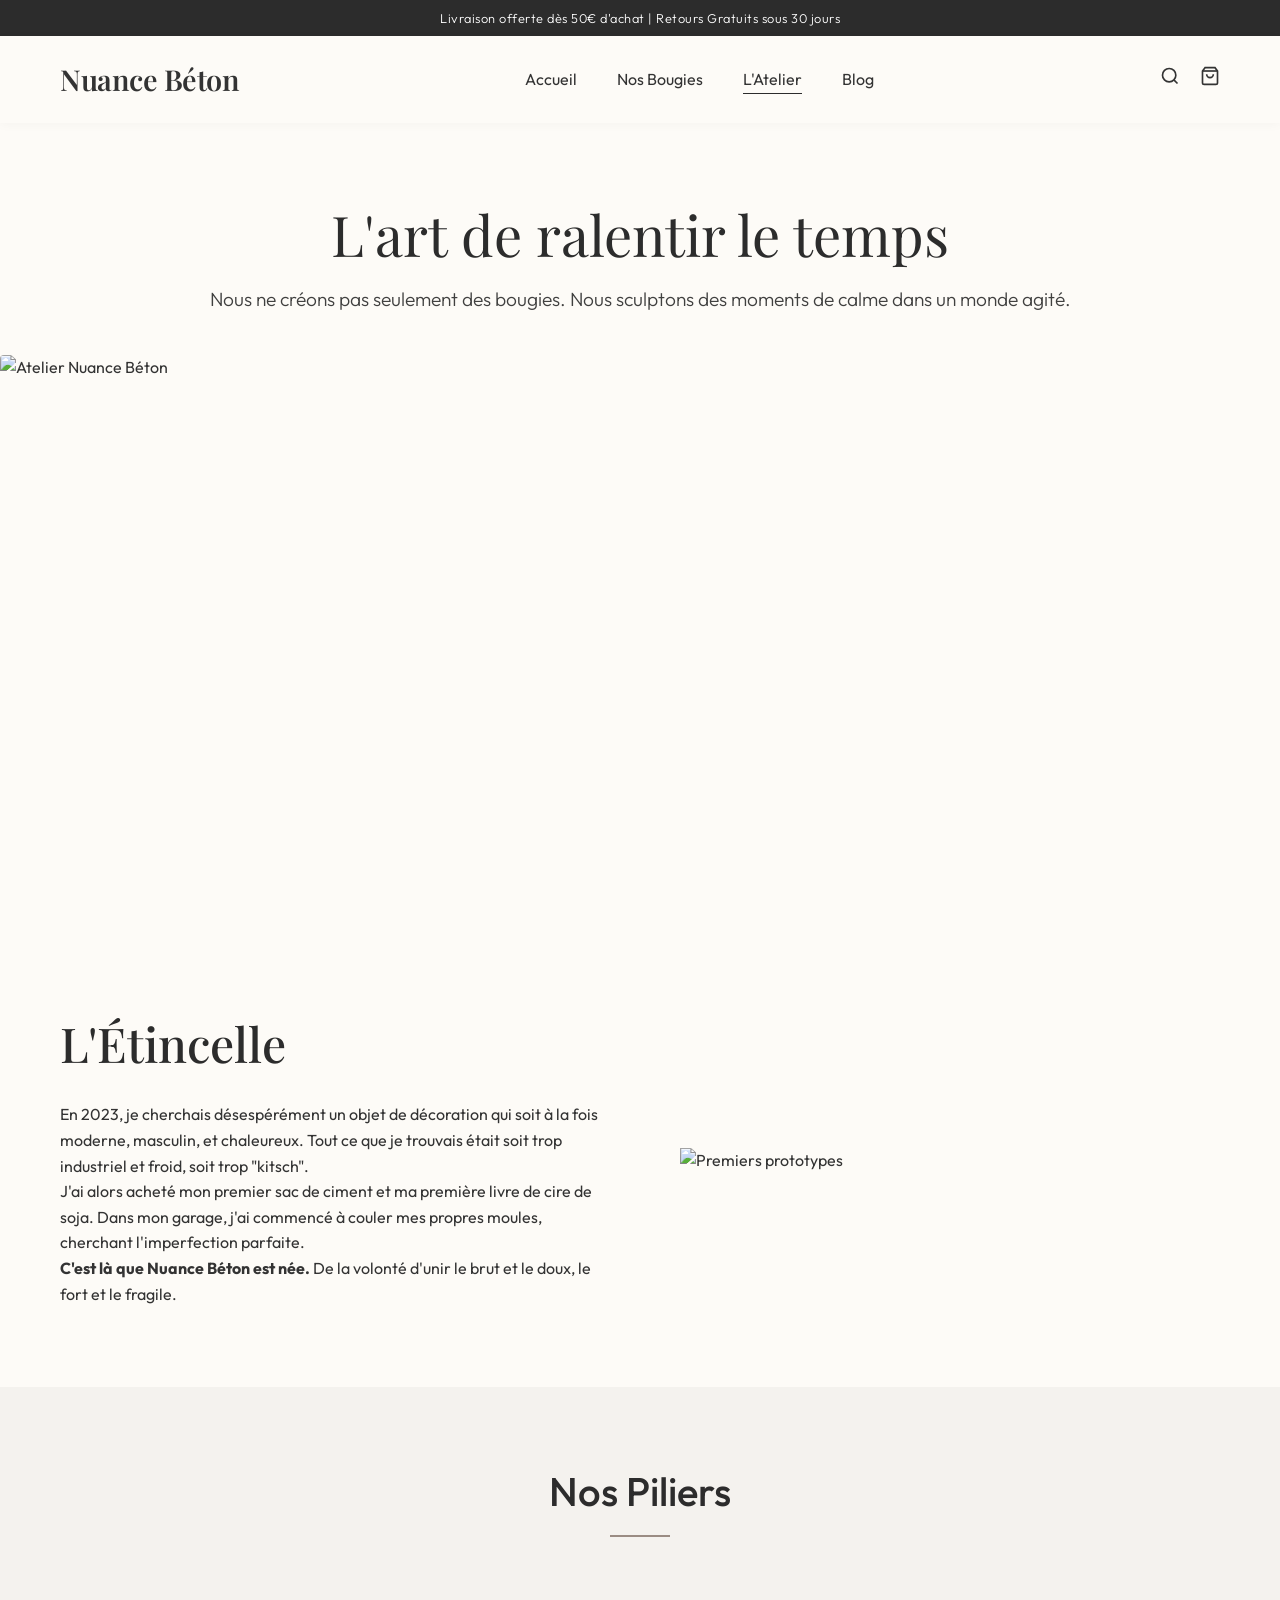
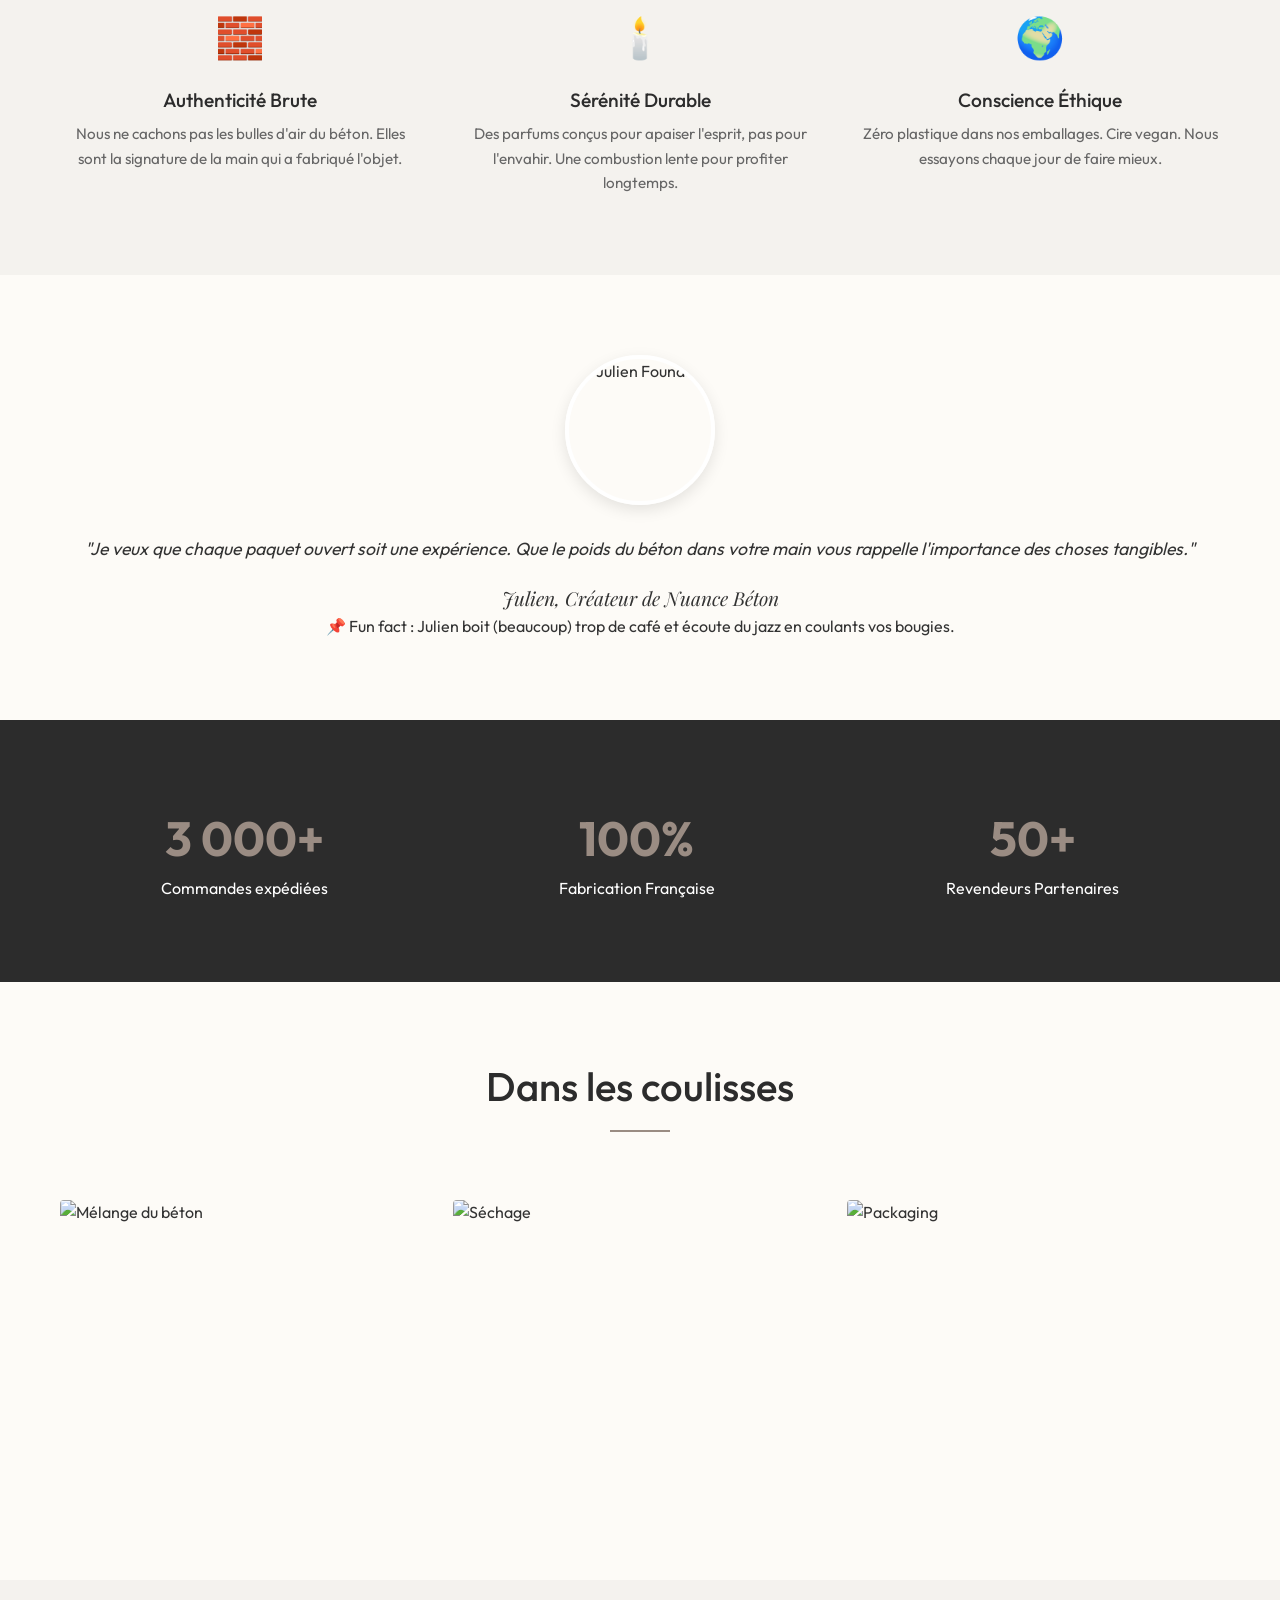
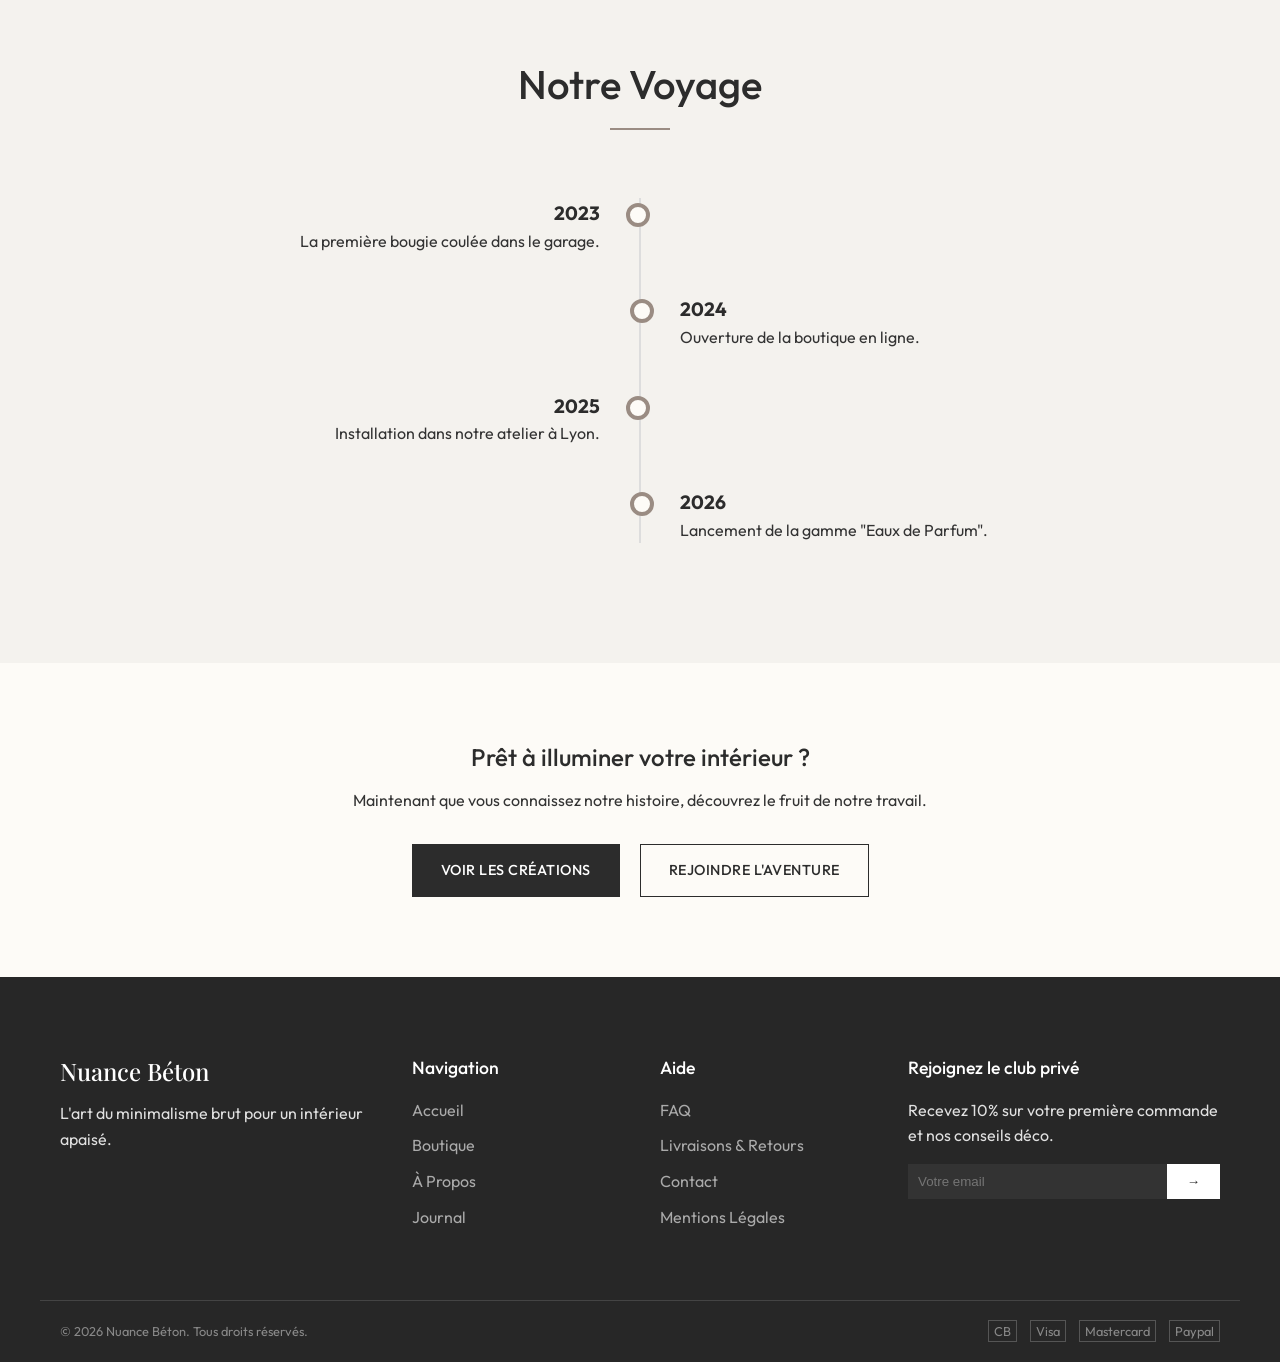
==== about.html @ 1e127380 "Initial commit: Nuance Béton site launch" ====
<!DOCTYPE html>
<html lang="fr">

<head>
    <meta charset="UTF-8">
    <meta name="viewport" content="width=device-width, initial-scale=1.0">
    <title>À Propos de Nuance Béton | Notre Histoire & Nos Valeurs</title>
    <meta name="description"
        content="Découvrez l'histoire de Nuance Béton, une marque artisanale née de l'amour pour le design brut et la sérénité.">
    <link rel="preconnect" href="https://fonts.googleapis.com">
    <link rel="preconnect" href="https://fonts.gstatic.com" crossorigin>
    <link
        href="https://fonts.googleapis.com/css2?family=Outfit:wght@300;400;500;600&family=Playfair+Display:ital,wght@0,400;0,600;1,400&display=swap"
        rel="stylesheet">
    <link rel="stylesheet" href="css/style.css">
    <script src="js/script.js" defer></script>
</head>

<body>

    <!-- Announcement Bar -->
    <div class="announcement-bar">
        Livraison offerte dès 50€ d'achat | Retours Gratuits sous 30 jours
    </div>

    <!-- Navigation -->
    <nav class="navbar">
        <div class="container navbar-content">
            <div class="logo">
                <a href="index.html">Nuance Béton</a>
            </div>
            <ul class="nav-links">
                <li><a href="index.html">Accueil</a></li>
                <li><a href="product.html">Nos Bougies</a></li>
                <li><a href="about.html" class="active">L'Atelier</a></li>
                <li><a href="blog.html">Blog</a></li>
            </ul>
            <div class="nav-icons">
                <a href="#"><svg width="20" height="20" viewBox="0 0 24 24" fill="none" stroke="currentColor"
                        stroke-width="2">
                        <circle cx="11" cy="11" r="8"></circle>
                        <line x1="21" y1="21" x2="16.65" y2="16.65"></line>
                    </svg></a>
                <a href="#"><svg width="20" height="20" viewBox="0 0 24 24" fill="none" stroke="currentColor"
                        stroke-width="2">
                        <path d="M6 2L3 6v14a2 2 0 0 0 2 2h14a2 2 0 0 0 2-2V6l-3-4z"></path>
                        <line x1="3" y1="6" x2="21" y2="6"></line>
                        <path d="M16 10a4 4 0 0 1-8 0"></path>
                    </svg></a>
            </div>
            <div class="mobile-menu-toggle">
                <span></span>
                <span></span>
                <span></span>
            </div>
        </div>
    </nav>

    <!-- Manifesto / Hero -->
    <header class="about-hero section-padding">
        <div class="container text-center">
            <h1 class="hero-title text-dark">L'art de ralentir le temps</h1>
            <p class="hero-subtitle text-dark">Nous ne créons pas seulement des bougies. Nous sculptons des moments de
                calme dans un monde agité.</p>
        </div>
        <div class="about-hero-img-container">
            <img src="https://images.unsplash.com/photo-1596707328634-1c6ca58f553a?q=80&w=1974&auto=format&fit=crop"
                alt="Atelier Nuance Béton">
        </div>
    </header>

    <!-- Origin Story -->
    <section class="origin-story section-padding">
        <div class="container grid-story">
            <div class="story-content">
                <h2>L'Étincelle</h2>
                <p>En 2023, je cherchais désespérément un objet de décoration qui soit à la fois moderne, masculin, et
                    chaleureux. Tout ce que je trouvais était soit trop industriel et froid, soit trop "kitsch".</p>
                <p>J'ai alors acheté mon premier sac de ciment et ma première livre de cire de soja. Dans mon garage,
                    j'ai commencé à couler mes propres moules, cherchant l'imperfection parfaite.</p>
                <p><strong>C'est là que Nuance Béton est née.</strong> De la volonté d'unir le brut et le doux, le fort
                    et le fragile.</p>
            </div>
            <div class="story-image">
                <img src="https://images.unsplash.com/photo-1620980481236-2399678a3c89?q=80&w=1974&auto=format&fit=crop"
                    alt="Premiers prototypes">
            </div>
        </div>
    </section>

    <!-- Values -->
    <section class="values-section section-padding bg-light">
        <div class="container text-center">
            <h2 class="section-title">Nos Piliers</h2>
            <div class="grid-usp">
                <div class="usp-item">
                    <div class="usp-icon">🧱</div>
                    <h3>Authenticité Brute</h3>
                    <p>Nous ne cachons pas les bulles d'air du béton. Elles sont la signature de la main qui a fabriqué
                        l'objet.</p>
                </div>
                <div class="usp-item">
                    <div class="usp-icon">🕯️</div>
                    <h3>Sérénité Durable</h3>
                    <p>Des parfums conçus pour apaiser l'esprit, pas pour l'envahir. Une combustion lente pour profiter
                        longtemps.</p>
                </div>
                <div class="usp-item">
                    <div class="usp-icon">🌍</div>
                    <h3>Conscience Éthique</h3>
                    <p>Zéro plastique dans nos emballages. Cire vegan. Nous essayons chaque jour de faire mieux.</p>
                </div>
            </div>
        </div>
    </section>

    <!-- Founder -->
    <section class="founder-section section-padding">
        <div class="container founder-content text-center">
            <img src="https://images.unsplash.com/photo-1459755486867-b55449bb92ea?q=80&w=2069&auto=format&fit=crop"
                alt="Julien Founder" class="founder-img">
            <blockquote>"Je veux que chaque paquet ouvert soit une expérience. Que le poids du béton dans votre main
                vous rappelle l'importance des choses tangibles."</blockquote>
            <p class="signature">Julien, Créateur de Nuance Béton</p>
            <p class="fun-fact">📌 Fun fact : Julien boit (beaucoup) trop de café et écoute du jazz en coulants vos
                bougies.</p>
        </div>
    </section>

    <!-- Authority & Data -->
    <section class="authority-section section-padding bg-dark text-white">
        <div class="container">
            <div class="grid-stats">
                <div class="stat-item">
                    <span class="stat-number">3 000+</span>
                    <span class="stat-label">Commandes expédiées</span>
                </div>
                <div class="stat-item">
                    <span class="stat-number">100%</span>
                    <span class="stat-label">Fabrication Française</span>
                </div>
                <div class="stat-item">
                    <span class="stat-number">50+</span>
                    <span class="stat-label">Revendeurs Partenaires</span>
                </div>
            </div>
        </div>
    </section>

    <!-- Behind the Scenes -->
    <section class="bts-section section-padding">
        <div class="container">
            <h2 class="section-title">Dans les coulisses</h2>
            <div class="grid-bts">
                <img src="https://images.unsplash.com/photo-1621274403997-37aace184f49?q=80&w=2079&auto=format&fit=crop"
                    alt="Mélange du béton">
                <img src="https://images.unsplash.com/photo-1602874801007-bd458bb1b8b6?q=80&w=2070&auto=format&fit=crop"
                    alt="Séchage">
                <img src="https://images.unsplash.com/photo-1545622966-26b9e894dee5?q=80&w=1974&auto=format&fit=crop"
                    alt="Packaging">
            </div>
        </div>
    </section>

    <!-- Timeline -->
    <section class="timeline-section section-padding bg-light">
        <div class="container">
            <h2 class="section-title">Notre Voyage</h2>
            <div class="timeline">
                <div class="timeline-item">
                    <div class="year">2023</div>
                    <div class="event">La première bougie coulée dans le garage.</div>
                </div>
                <div class="timeline-item">
                    <div class="year">2024</div>
                    <div class="event">Ouverture de la boutique en ligne.</div>
                </div>
                <div class="timeline-item">
                    <div class="year">2025</div>
                    <div class="event">Installation dans notre atelier à Lyon.</div>
                </div>
                <div class="timeline-item future">
                    <div class="year">2026</div>
                    <div class="event">Lancement de la gamme "Eaux de Parfum".</div>
                </div>
            </div>
        </div>
    </section>

    <!-- CTA -->
    <section class="about-cta section-padding text-center">
        <div class="container">
            <h2>Prêt à illuminer votre intérieur ?</h2>
            <p>Maintenant que vous connaissez notre histoire, découvrez le fruit de notre travail.</p>
            <div class="cta-buttons">
                <a href="product.html" class="btn btn-primary">Voir les créations</a>
                <a href="index.html#newsletter" class="btn btn-secondary">Rejoindre l'aventure</a>
            </div>
        </div>
    </section>

    <!-- Footer -->
    <footer class="footer">
        <!-- Content same as index -->
        <div class="container grid-footer">
            <div class="footer-col">
                <h3>Nuance Béton</h3>
                <p>L'art du minimalisme brut pour un intérieur apaisé.</p>
            </div>
            <div class="footer-col">
                <h4>Navigation</h4>
                <ul>
                    <li><a href="index.html">Accueil</a></li>
                    <li><a href="product.html">Boutique</a></li>
                    <li><a href="about.html">À Propos</a></li>
                    <li><a href="blog.html">Journal</a></li>
                </ul>
            </div>
            <div class="footer-col">
                <h4>Aide</h4>
                <ul>
                    <li><a href="#">FAQ</a></li>
                    <li><a href="#">Livraisons & Retours</a></li>
                    <li><a href="#">Contact</a></li>
                    <li><a href="#">Mentions Légales</a></li>
                </ul>
            </div>
            <div class="footer-col newsletter">
                <h4>Rejoignez le club privé</h4>
                <p>Recevez 10% sur votre première commande et nos conseils déco.</p>
                <form class="newsletter-form">
                    <input type="email" placeholder="Votre email">
                    <button type="submit" class="btn-submit">→</button>
                </form>
            </div>
        </div>
        <div class="footer-bottom container">
            <p>&copy; 2026 Nuance Béton. Tous droits réservés.</p>
            <div class="payment-methods">
                <span>CB</span>
                <span>Visa</span>
                <span>Mastercard</span>
                <span>Paypal</span>
            </div>
        </div>
    </footer>

</body>

</html>
---- css/style.css ----
:root {
    /* Colors */
    --bg-color: #FDFBF7;
    --text-color: #333333;
    --text-light: #666666;
    --primary-color: #2C2C2C;
    /* Almost black for strong contrast */
    --accent-color: #9A8C83;
    /* Muted Taupe/Clay */
    --concrete-light: #E0E0E0;
    --concrete-medium: #BDBDBD;
    --success-green: #6B8E6B;
    --white: #FFFFFF;

    /* Spacing */
    --container-width: 1200px;
    --section-padding: 80px;
    --border-radius: 4px;
    /* Slightly rounded, but mostly sharp for "Brut" feel */

    /* Fonts */
    --font-heading: 'Playfair Display', serif;
    /* Optional usage for very specific elegance */
    --font-body: 'Outfit', sans-serif;
}

/* Reset & Base */
* {
    margin: 0;
    padding: 0;
    box-sizing: border-box;
}

body {
    font-family: var(--font-body);
    background-color: var(--bg-color);
    color: var(--text-color);
    line-height: 1.6;
    overflow-x: hidden;
}

img {
    max-width: 100%;
    display: block;
    object-fit: cover;
}

a {
    text-decoration: none;
    color: inherit;
    transition: 0.3s ease;
}

ul {
    list-style: none;
}

.container {
    max-width: var(--container-width);
    margin: 0 auto;
    padding: 0 20px;
}

.section-padding {
    padding: var(--section-padding) 0;
}

.bg-light {
    background-color: #F4F2EE;
    /* Slightly darker than main bg for contrast */
}

/* Typography */
h1,
h2,
h3,
h4 {
    font-weight: 500;
    line-height: 1.2;
    margin-bottom: 1rem;
    color: var(--primary-color);
}

.section-title {
    font-size: 2.5rem;
    text-align: center;
    margin-bottom: 3rem;
    position: relative;
    padding-bottom: 20px;
}

.section-title::after {
    content: '';
    display: block;
    width: 60px;
    height: 2px;
    background-color: var(--accent-color);
    margin: 20px auto 0;
}

/* Buttons */
.btn {
    display: inline-block;
    padding: 14px 28px;
    font-weight: 500;
    letter-spacing: 0.5px;
    text-transform: uppercase;
    font-size: 0.9rem;
    cursor: pointer;
    transition: all 0.3s ease;
    border: none;
}

.btn-primary {
    background-color: var(--primary-color);
    color: var(--white);
    border: 1px solid var(--primary-color);
}

.btn-primary:hover {
    background-color: transparent;
    color: var(--primary-color);
}

.btn-secondary {
    background-color: transparent;
    color: var(--primary-color);
    border: 1px solid var(--primary-color);
}

.btn-secondary:hover {
    background-color: var(--primary-color);
    color: var(--white);
}

/* Announcement Bar */
.announcement-bar {
    background-color: var(--primary-color);
    color: var(--white);
    text-align: center;
    font-size: 0.8rem;
    padding: 8px 0;
    font-weight: 300;
    letter-spacing: 0.5px;
}

/* Navbar */
.navbar {
    padding: 20px 0;
    background-color: var(--bg-color);
    position: sticky;
    top: 0;
    z-index: 1000;
    box-shadow: 0 2px 10px rgba(0, 0, 0, 0.03);
}

.navbar-content {
    display: flex;
    justify-content: space-between;
    align-items: center;
}

.logo a {
    font-family: var(--font-heading);
    font-size: 1.8rem;
    font-weight: 600;
    letter-spacing: -0.5px;
}

.nav-links {
    display: flex;
    gap: 40px;
}

.nav-links a {
    font-size: 1rem;
    font-weight: 400;
    position: relative;
}

.nav-links a::after {
    content: '';
    position: absolute;
    width: 0;
    height: 1px;
    bottom: -5px;
    left: 0;
    background-color: var(--primary-color);
    transition: width 0.3s;
}

.nav-links a:hover::after,
.nav-links a.active::after {
    width: 100%;
}

.nav-icons {
    display: flex;
    gap: 20px;
}

.mobile-menu-toggle {
    display: none;
    flex-direction: column;
    gap: 6px;
    cursor: pointer;
}

.mobile-menu-toggle span {
    width: 25px;
    height: 2px;
    background-color: var(--primary-color);
}

/* Hero Section */
.hero-section {
    position: relative;
    height: 90vh;
    /* Nearly full screen */
    display: flex;
    align-items: center;
    overflow: hidden;
}

.hero-background {
    position: absolute;
    top: 0;
    left: 0;
    width: 100%;
    height: 100%;
    z-index: -1;
}

.hero-img {
    width: 100%;
    height: 100%;
    object-position: center;
}

.overlay {
    position: absolute;
    top: 0;
    left: 0;
    width: 100%;
    height: 100%;
    background: rgba(0, 0, 0, 0.3);
    /* Slight dark overlay for text readability */
}

.hero-content {
    color: var(--white);
    text-align: center;
    max-width: 800px;
    padding-top: 60px;
    animation: fadeInUp 1s ease-out;
}

.hero-title {
    font-family: var(--font-heading);
    font-size: 4rem;
    font-weight: 400;
    margin-bottom: 20px;
    line-height: 1.1;
    color: var(--white);
}

.hero-subtitle {
    font-size: 1.2rem;
    margin-bottom: 40px;
    font-weight: 300;
    opacity: 0.9;
}

/* Sticky Header State */
.navbar.scrolled {
    background: rgba(255, 255, 255, 0.95);
    backdrop-filter: blur(10px);
    padding: 15px 0;
    box-shadow: 0 4px 20px rgba(0, 0, 0, 0.05);
}

/* Mobile Menu Styles */
@media (max-width: 768px) {
    .nav-links {
        display: flex;
        flex-direction: column;
        position: fixed;
        top: 0;
        right: -100%;
        /* Hidden by default */
        width: 80%;
        height: 100vh;
        background-color: var(--bg-color);
        padding: 80px 40px;
        transition: right 0.4s ease;
        z-index: 999;
        box-shadow: -5px 0 20px rgba(0, 0, 0, 0.1);
    }

    .nav-links.active {
        right: 0;
    }

    .mobile-menu-toggle {
        z-index: 1000;
    }

    .mobile-menu-toggle.open span:nth-child(1) {
        transform: rotate(45deg) translate(5px, 6px);
    }

    .mobile-menu-toggle.open span:nth-child(2) {
        opacity: 0;
    }

    .mobile-menu-toggle.open span:nth-child(3) {
        transform: rotate(-45deg) translate(5px, -6px);
    }
}

/* Trust Bar */
.trust-bar {
    background-color: var(--white);
    padding: 25px 0;
    border-bottom: 1px solid #eee;
}

.trust-content {
    display: flex;
    justify-content: space-around;
    flex-wrap: wrap;
    gap: 20px;
}

.trust-item {
    font-weight: 500;
    color: var(--text-color);
    letter-spacing: 0.5px;
    font-size: 0.9rem;
}

/* Categories */
.grid-categories {
    display: grid;
    grid-template-columns: repeat(auto-fit, minmax(300px, 1fr));
    gap: 30px;
}

.category-card {
    position: relative;
    overflow: hidden;
    height: 400px;
    display: block;
    /* group hover context */
    position: relative;
}

.category-card img {
    width: 100%;
    height: 100%;
    transition: transform 0.6s ease;
}

.category-card:hover img {
    transform: scale(1.05);
    /* Gentle zoom */
}

.category-info {
    position: absolute;
    bottom: 30px;
    left: 30px;
    background: rgba(255, 255, 255, 0.9);
    padding: 15px 30px;
    backdrop-filter: blur(5px);
}

.category-info h3 {
    margin: 0;
    font-size: 1.2rem;
    text-transform: uppercase;
    letter-spacing: 1px;
}

/* Best Sellers */
.grid-products {
    display: grid;
    grid-template-columns: repeat(auto-fill, minmax(250px, 1fr));
    gap: 40px;
}

.product-card {
    transition: transform 0.3s;
}

.product-card:hover {
    transform: translateY(-5px);
}

.product-img-wrapper {
    position: relative;
    margin-bottom: 20px;
    overflow: hidden;
    aspect-ratio: 1/1.2;
    background-color: #f0f0f0;
}

.product-img-wrapper img {
    width: 100%;
    height: 100%;
    object-position: center;
}

.badge {
    position: absolute;
    top: 10px;
    left: 10px;
    background-color: var(--primary-color);
    color: var(--white);
    padding: 5px 10px;
    font-size: 0.7rem;
    text-transform: uppercase;
    letter-spacing: 1px;
    z-index: 2;
}

.quick-view-btn {
    position: absolute;
    bottom: -50px;
    /* Hidden default */
    left: 50%;
    transform: translateX(-50%);
    width: 80%;
    padding: 12px;
    background: var(--white);
    color: var(--primary-color);
    border: none;
    font-weight: 500;
    cursor: pointer;
    transition: bottom 0.3s ease;
    box-shadow: 0 4px 10px rgba(0, 0, 0, 0.1);
}

.product-img-wrapper:hover .quick-view-btn {
    bottom: 20px;
}

.product-info {
    text-align: center;
}

.product-info h3 {
    font-size: 1.1rem;
    margin-bottom: 5px;
}

.product-info .price {
    color: var(--text-light);
    font-weight: 300;
}

/* USP Section */
.grid-usp {
    display: grid;
    grid-template-columns: repeat(auto-fit, minmax(250px, 1fr));
    gap: 40px;
    text-align: center;
}

.usp-icon {
    font-size: 2.5rem;
    margin-bottom: 20px;
}

.usp-item h3 {
    font-size: 1.2rem;
    margin-bottom: 10px;
}

.usp-item p {
    color: var(--text-light);
    font-size: 0.95rem;
}

/* Social Proof */
.grid-testimonials {
    display: grid;
    grid-template-columns: repeat(auto-fit, minmax(300px, 1fr));
    gap: 40px;
    align-items: start;
}

.testimonial-card {
    background: var(--white);
    padding: 40px;
    box-shadow: 0 5px 20px rgba(0, 0, 0, 0.03);
    text-align: center;
}

.client-avatar {
    width: 80px;
    height: 80px;
    border-radius: 50%;
    margin: 0 auto 20px;
}

blockquote {
    font-style: italic;
    font-size: 1.1rem;
    margin-bottom: 20px;
    color: var(--text-color);
}

cite {
    font-weight: 600;
    color: var(--accent-color);
}

.instagram-feed-placeholder {
    grid-column: 1 / -1;
    /* Span full width on larger screens inside grid if wanted, or just sit nicely */
    text-align: center;
    margin-top: 40px;
}

.insta-grid {
    display: flex;
    gap: 10px;
    margin-top: 20px;
    justify-content: center;
}

.insta-item {
    width: 200px;
    height: 200px;
    background-color: #ddd;
    /* Placeholder color */
    background-image: url('https://images.unsplash.com/photo-1545622966-26b9e894dee5?q=80&w=1974&auto=format&fit=crop');
    /* Placeholder image */
    background-size: cover;
}

/* Storytelling */
.grid-story {
    display: grid;
    grid-template-columns: 1fr 1fr;
    gap: 80px;
    align-items: center;
}

.story-content h2 {
    font-family: var(--font-heading);
    font-size: 3rem;
    margin-bottom: 30px;
}

.story-text {
    margin-bottom: 30px;
    color: var(--text-light);
}

.story-text p {
    margin-bottom: 15px;
}

/* Footer */
.footer {
    background-color: #272727;
    /* Dark footer */
    color: #e0e0e0;
    padding: 80px 0 20px;
}

.grid-footer {
    display: grid;
    grid-template-columns: 1.5fr 1fr 1fr 1.5fr;
    gap: 40px;
    margin-bottom: 60px;
}

.footer-col h3 {
    color: var(--white);
    font-family: var(--font-heading);
    font-size: 1.5rem;
}

.footer-col h4 {
    color: var(--white);
    margin-bottom: 20px;
    font-size: 1.1rem;
}

.footer-col ul li {
    margin-bottom: 10px;
}

.footer-col ul li a {
    color: #aaa;
}

.footer-col ul li a:hover {
    color: var(--white);
}

.newsletter-form {
    display: flex;
    margin-top: 15px;
}

.newsletter-form input {
    flex: 1;
    padding: 10px;
    border: none;
    background: #333;
    color: var(--white);
}

.newsletter-form .btn-submit {
    background: var(--white);
    color: var(--primary-color);
    border: none;
    padding: 0 20px;
    cursor: pointer;
}

.footer-bottom {
    border-top: 1px solid #444;
    padding-top: 20px;
    display: flex;
    justify-content: space-between;
    font-size: 0.8rem;
    color: #888;
}

.payment-methods span {
    margin-left: 10px;
    border: 1px solid #555;
    padding: 2px 5px;
}

/* Animations */
@keyframes fadeInUp {
    from {
        opacity: 0;
        transform: translateY(30px);
    }

    to {
        opacity: 1;
        transform: translateY(0);
    }
}

/* Mobile Responsive */
@media (max-width: 992px) {
    .hero-title {
        font-size: 3rem;
    }

    .grid-story {
        grid-template-columns: 1fr;
        gap: 40px;
    }

    .grid-footer {
        grid-template-columns: 1fr 1fr;
    }
}

@media (max-width: 768px) {
    .nav-icons {
        display: none;
    }

    .nav-links {
        display: flex;
        /* Changed from none */
        flex-direction: column;
        position: fixed;
        top: 0;
        right: -100%;
        /* Hidden by default */
        width: 80%;
        height: 100vh;
        background-color: var(--bg-color);
        padding: 80px 40px;
        transition: right 0.4s ease;
        z-index: 999;
        box-shadow: -5px 0 20px rgba(0, 0, 0, 0.1);
    }

    .nav-links.active {
        right: 0;
    }

    .mobile-menu-toggle {
        display: flex;
        z-index: 1000;
    }

    .mobile-menu-toggle.open span:nth-child(1) {
        transform: rotate(45deg) translate(5px, 6px);
    }

    .mobile-menu-toggle.open span:nth-child(2) {
        opacity: 0;
    }

    .mobile-menu-toggle.open span:nth-child(3) {
        transform: rotate(-45deg) translate(5px, -6px);
    }

    .hero-title {
        font-size: 2.5rem;
    }

    .grid-footer {
        grid-template-columns: 1fr;
        text-align: center;
    }

    .trust-content {
        flex-direction: column;
        align-items: center;
    }

    .newsletter-form {
        max-width: 400px;
        margin: 15px auto;
    }

    .product-main-grid {
        grid-template-columns: 1fr;
    }

    .sticky-mobile-cta {
        display: flex;
    }

    .grid-details,
    .grid-tech-faq,
    .blog-container {
        grid-template-columns: 1fr;
    }

    .timeline::before {
        left: 20px;
    }

    .timeline-item {
        width: 100%;
        padding-left: 50px;
        padding-right: 0;
        text-align: left;
    }

    .timeline-item:nth-child(odd) {
        text-align: left;
    }

    .timeline-item:nth-child(even) {
        left: 0;
    }

    .timeline-item:nth-child(odd)::after,
    .timeline-item:nth-child(even)::after {
        left: 12px;
        right: auto;
    }

    .cta-buttons {
        flex-direction: column;
    }
}

/* --- PRODUCT PAGE STYLES --- */

.breadcrumb {
    margin-bottom: 20px;
    font-size: 0.9rem;
    color: var(--text-light);
}

.product-main-grid {
    display: grid;
    grid-template-columns: 1.2fr 1fr;
    gap: 60px;
    margin-bottom: 60px;
}

/* Gallery */
.product-gallery {
    display: flex;
    flex-direction: column;
    gap: 20px;
}

.main-image {
    aspect-ratio: 1/1;
    background: #f0f0f0;
    overflow: hidden;
    border-radius: var(--border-radius);
}

.thumbnail-grid {
    display: grid;
    grid-template-columns: repeat(4, 1fr);
    gap: 10px;
}

.thumbnail-grid img {
    aspect-ratio: 1/1;
    cursor: pointer;
    opacity: 0.6;
    transition: opacity 0.3s;
    border-radius: var(--border-radius);
    border: 1px solid transparent;
}

.thumbnail-grid img:hover,
.thumbnail-grid img.active {
    opacity: 1;
    border-color: var(--primary-color);
}

/* Buy Box */
.product-buy-box {
    position: sticky;
    top: 100px;
    /* Below navbar */
    align-self: start;
}

.product-title {
    font-size: 2.5rem;
    margin-bottom: 10px;
}

.rating-availability {
    display: flex;
    align-items: center;
    gap: 20px;
    margin-bottom: 20px;
}

.stars {
    color: #F4B400;
    /* Gold */
}

.rating-count {
    color: var(--text-light);
    font-size: 0.8rem;
    font-weight: 300;
}

.stock-status {
    font-size: 0.8rem;
    font-weight: 500;
    color: var(--success-green);
    background: #eafbea;
    padding: 2px 8px;
    border-radius: 4px;
}

.price-container {
    font-size: 1.8rem;
    font-weight: 500;
    margin-bottom: 20px;
}

.short-desc {
    color: var(--text-light);
    margin-bottom: 30px;
}

.variant-selector {
    margin-bottom: 25px;
}

.variant-selector label {
    display: block;
    font-weight: 500;
    margin-bottom: 8px;
}

.variant-selector select {
    width: 100%;
    padding: 12px;
    border: 1px solid #ddd;
    border-radius: var(--border-radius);
    font-family: inherit;
    font-size: 1rem;
    cursor: pointer;
}

.add-to-cart-section {
    display: flex;
    gap: 15px;
    margin-bottom: 25px;
}

.quantity-selector {
    display: flex;
    border: 1px solid #ddd;
    border-radius: var(--border-radius);
}

.quantity-selector button {
    background: none;
    border: none;
    padding: 0 15px;
    cursor: pointer;
    font-size: 1.2rem;
}

.quantity-selector input {
    width: 40px;
    text-align: center;
    border: none;
    font-family: inherit;
}

.btn-add-cart {
    flex: 1;
    text-align: center;
    font-size: 1rem;
}

.micro-reassurance {
    display: flex;
    flex-wrap: wrap;
    gap: 15px;
    font-size: 0.8rem;
    color: var(--text-light);
    border-top: 1px solid #eee;
    padding-top: 20px;
}

/* Details Section */
.grid-details {
    display: grid;
    grid-template-columns: 1fr 1fr;
    gap: 60px;
    align-items: center;
}

.benefit-list {
    margin-top: 20px;
}

.benefit-list li {
    margin-bottom: 10px;
}

/* Tech Specs & FAQ */
.grid-tech-faq {
    display: grid;
    grid-template-columns: 1fr 1fr;
    gap: 60px;
}

.tech-specs table {
    width: 100%;
    border-collapse: collapse;
}

.tech-specs td {
    padding: 12px 0;
    border-bottom: 1px solid #eee;
}

.tech-specs td:first-child {
    font-weight: 500;
    width: 40%;
}

.tech-specs td:last-child {
    color: var(--text-light);
}

.product-faq details {
    margin-bottom: 15px;
    border-bottom: 1px solid #eee;
    padding-bottom: 15px;
}

.product-faq summary {
    cursor: pointer;
    font-weight: 500;
    list-style: none;
    /* Hide default triangle in some browsers */
}

.product-faq summary::-webkit-details-marker {
    display: none;
}

.product-faq summary::after {
    content: '+';
    float: right;
    font-weight: 300;
}

.product-faq details[open] summary::after {
    content: '-';
}

.product-faq p {
    margin-top: 10px;
    color: var(--text-light);
    font-size: 0.95rem;
}

/* Reviews */
.reviews-summary {
    text-align: center;
    margin-bottom: 40px;
}

.big-score {
    font-size: 3rem;
    font-weight: 600;
    color: var(--primary-color);
}

.reviews-list {
    max-width: 800px;
    margin: 0 auto;
}

.review-item {
    background: var(--white);
    padding: 25px;
    margin-bottom: 20px;
    border: 1px solid #eee;
}

.review-header {
    display: flex;
    justify-content: space-between;
    margin-bottom: 10px;
    font-size: 0.9rem;
}

.verified-badge {
    color: var(--success-green);
    font-size: 0.8rem;
}

/* Sticky Mobile CTA */
.sticky-mobile-cta {
    display: none;
    /* Desktop hidden */
    position: fixed;
    bottom: 0;
    left: 0;
    width: 100%;
    background: var(--white);
    padding: 15px 20px;
    box-shadow: 0 -4px 10px rgba(0, 0, 0, 0.1);
    justify-content: space-between;
    align-items: center;
    z-index: 998;
}

.sticky-mobile-cta .price {
    font-weight: 600;
    font-size: 1.2rem;
}

/* --- BLOG PAGE STYLES --- */

.blog-container {
    display: grid;
    grid-template-columns: 250px 1fr;
    gap: 60px;
}

/* Sidebar */
.blog-sidebar {
    display: none;
    /* Hidden on mobile by default, visible on desktop */
}

@media (min-width: 992px) {
    .blog-sidebar {
        display: block;
    }
}

.sticky-sidebar {
    position: sticky;
    top: 100px;
}

.toc {
    border-left: 2px solid #eee;
    padding-left: 20px;
    margin-bottom: 30px;
}

.toc li {
    margin-bottom: 10px;
    font-size: 0.9rem;
}

.toc li a {
    color: var(--text-light);
}

.toc li a:hover {
    color: var(--primary-color);
}

/* Content */
.blog-content {
    max-width: 800px;
    margin: 0 auto;
    /* Center if no sidebar or on mobile */
}

.blog-header {
    margin-bottom: 30px;
}

.blog-header h1 {
    font-size: 2.5rem;
    margin-bottom: 15px;
}

.blog-meta {
    display: flex;
    gap: 20px;
    font-size: 0.85rem;
    color: var(--text-light);
    align-items: center;
    flex-wrap: wrap;
}

.small-avatar {
    width: 25px;
    height: 25px;
    border-radius: 50%;
    vertical-align: middle;
    margin-right: 8px;
    display: inline-block;
}

.blog-hero-img {
    width: 100%;
    height: 400px;
    border-radius: var(--border-radius);
    margin-bottom: 40px;
}

/* Typography in Blog */
.blog-body h2 {
    margin-top: 40px;
    font-size: 1.8rem;
}

.blog-body p {
    margin-bottom: 20px;
    font-size: 1.05rem;
    line-height: 1.8;
}

.blog-body blockquote {
    border-left: 4px solid var(--accent-color);
    padding-left: 20px;
    margin: 30px 0;
    font-style: italic;
    background: #fafafa;
    padding: 20px;
}

/* In-Content Modules */
.in-content-cta,
.content-upgrade {
    background: #f8f8f8;
    padding: 30px;
    border-radius: var(--border-radius);
    margin: 40px 0;
    border: 1px solid #eee;
    text-align: center;
}

.in-content-cta h3,
.content-upgrade h3 {
    margin-bottom: 10px;
}

.in-content-cta a {
    text-decoration: underline;
    font-weight: 500;
}

/* Author Block */
.author-block {
    display: flex;
    gap: 20px;
    padding: 30px;
    background: var(--white);
    border: 1px solid #eee;
    margin-top: 60px;
    align-items: center;
}

.author-block img {
    width: 80px;
    height: 80px;
    border-radius: 50%;
}

/* Comments */
.comments-section {
    margin-top: 60px;
}

.comments-section textarea {
    width: 100%;
    padding: 15px;
    border: 1px solid #ddd;
    margin-bottom: 15px;
    min-height: 100px;
    font-family: inherit;
}

/* --- ABOUT PAGE STYLES --- */

.about-hero h1 {
    font-size: 3.5rem;
}

.about-hero-img-container {
    height: 500px;
    margin-top: 40px;
    overflow: hidden;
    border-radius: var(--border-radius);
}

.about-hero-img-container img {
    width: 100%;
    height: 100%;
}

/* Founder */
.founder-img {
    width: 150px;
    height: 150px;
    border-radius: 50%;
    margin: 0 auto 30px;
    border: 4px solid var(--white);
    box-shadow: 0 5px 15px rgba(0, 0, 0, 0.1);
}

.signature {
    font-family: 'Playfair Display', serif;
    font-style: italic;
    font-size: 1.2rem;
    margin-top: 20px;
}

.text-dark {
    color: var(--primary-color);
}

.text-center {
    text-align: center;
}

/* Authority Stats */
.bg-dark {
    background-color: var(--primary-color);
}

.text-white {
    color: var(--white);
}

.grid-stats {
    display: flex;
    justify-content: space-around;
    text-align: center;
    flex-wrap: wrap;
    gap: 30px;
}

.stat-number {
    display: block;
    font-size: 3rem;
    font-weight: 700;
    color: var(--accent-color);
}

/* BTS Grid */
.grid-bts {
    display: grid;
    grid-template-columns: repeat(auto-fit, minmax(300px, 1fr));
    gap: 20px;
}

.grid-bts img {
    height: 300px;
    width: 100%;
    border-radius: var(--border-radius);
}

/* Timeline */
.timeline {
    position: relative;
    max-width: 800px;
    margin: 0 auto;
}

.timeline::before {
    content: '';
    position: absolute;
    left: 50%;
    transform: translateX(-50%);
    width: 2px;
    height: 100%;
    background: #ddd;
}

.timeline-item {
    margin-bottom: 40px;
    position: relative;
    width: 50%;
    padding: 0 40px;
}

.timeline-item:nth-child(odd) {
    left: 0;
    text-align: right;
}

.timeline-item:nth-child(even) {
    left: 50%;
}

.timeline-item::after {
    content: '';
    position: absolute;
    width: 16px;
    height: 16px;
    background: var(--bg-color);
    border: 4px solid var(--accent-color);
    border-radius: 50%;
    top: 5px;
}

.timeline-item:nth-child(odd)::after {
    right: -10px;
}

.timeline-item:nth-child(even)::after {
    left: -10px;
}

.timeline-item .year {
    font-weight: 700;
    font-size: 1.2rem;
    color: var(--primary-color);
}

/* About CTA */
.cta-buttons {
    margin-top: 30px;
    display: flex;
    gap: 20px;
    justify-content: center;
}

/* Responsive updates for About/Blog */
@media (max-width: 768px) {
    .blog-container {
        grid-template-columns: 1fr;
    }

    .timeline::before {
        left: 20px;
    }

    .timeline-item {
        width: 100%;
        padding-left: 50px;
        padding-right: 0;
        text-align: left;
    }

    .timeline-item:nth-child(odd) {
        text-align: left;
    }

    .timeline-item:nth-child(even) {
        left: 0;
    }

    .timeline-item:nth-child(odd)::after,
    .timeline-item:nth-child(even)::after {
        left: 12px;
        right: auto;
    }

    .cta-buttons {
        flex-direction: column;
    }
}
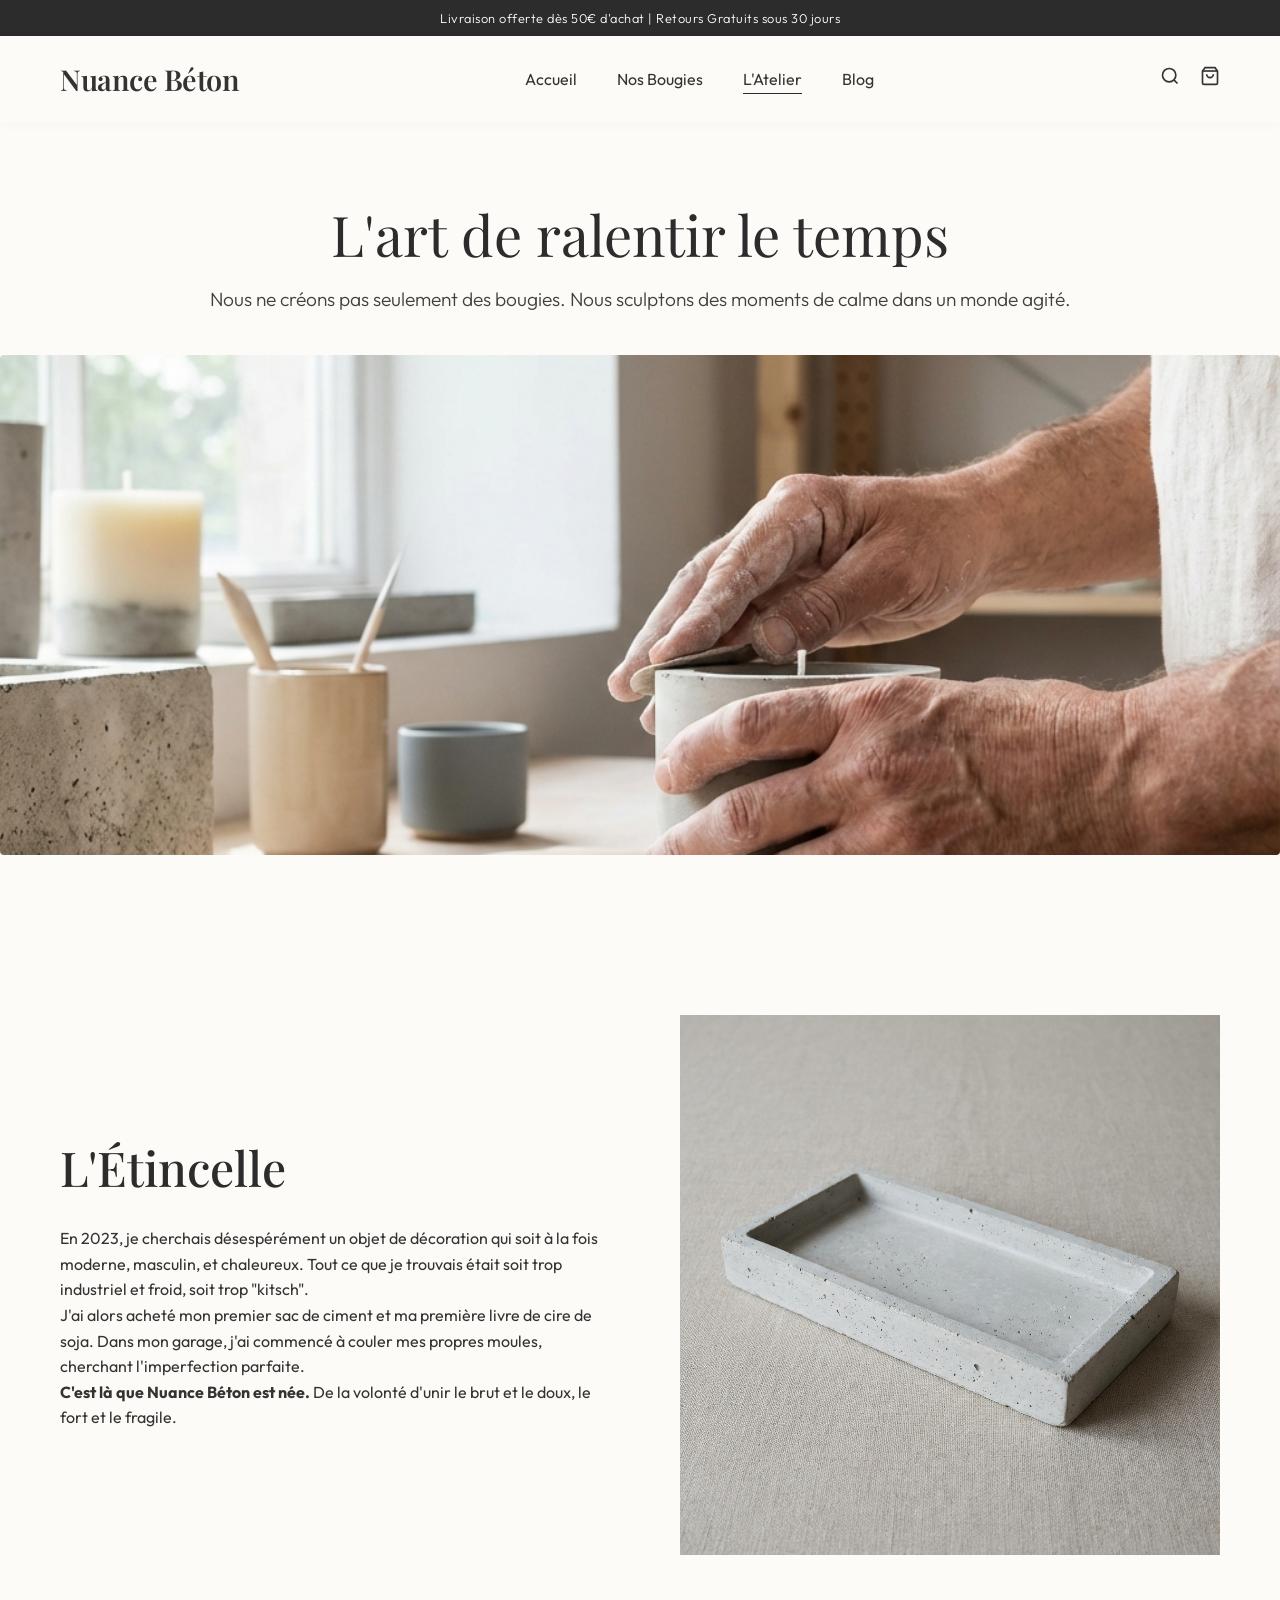
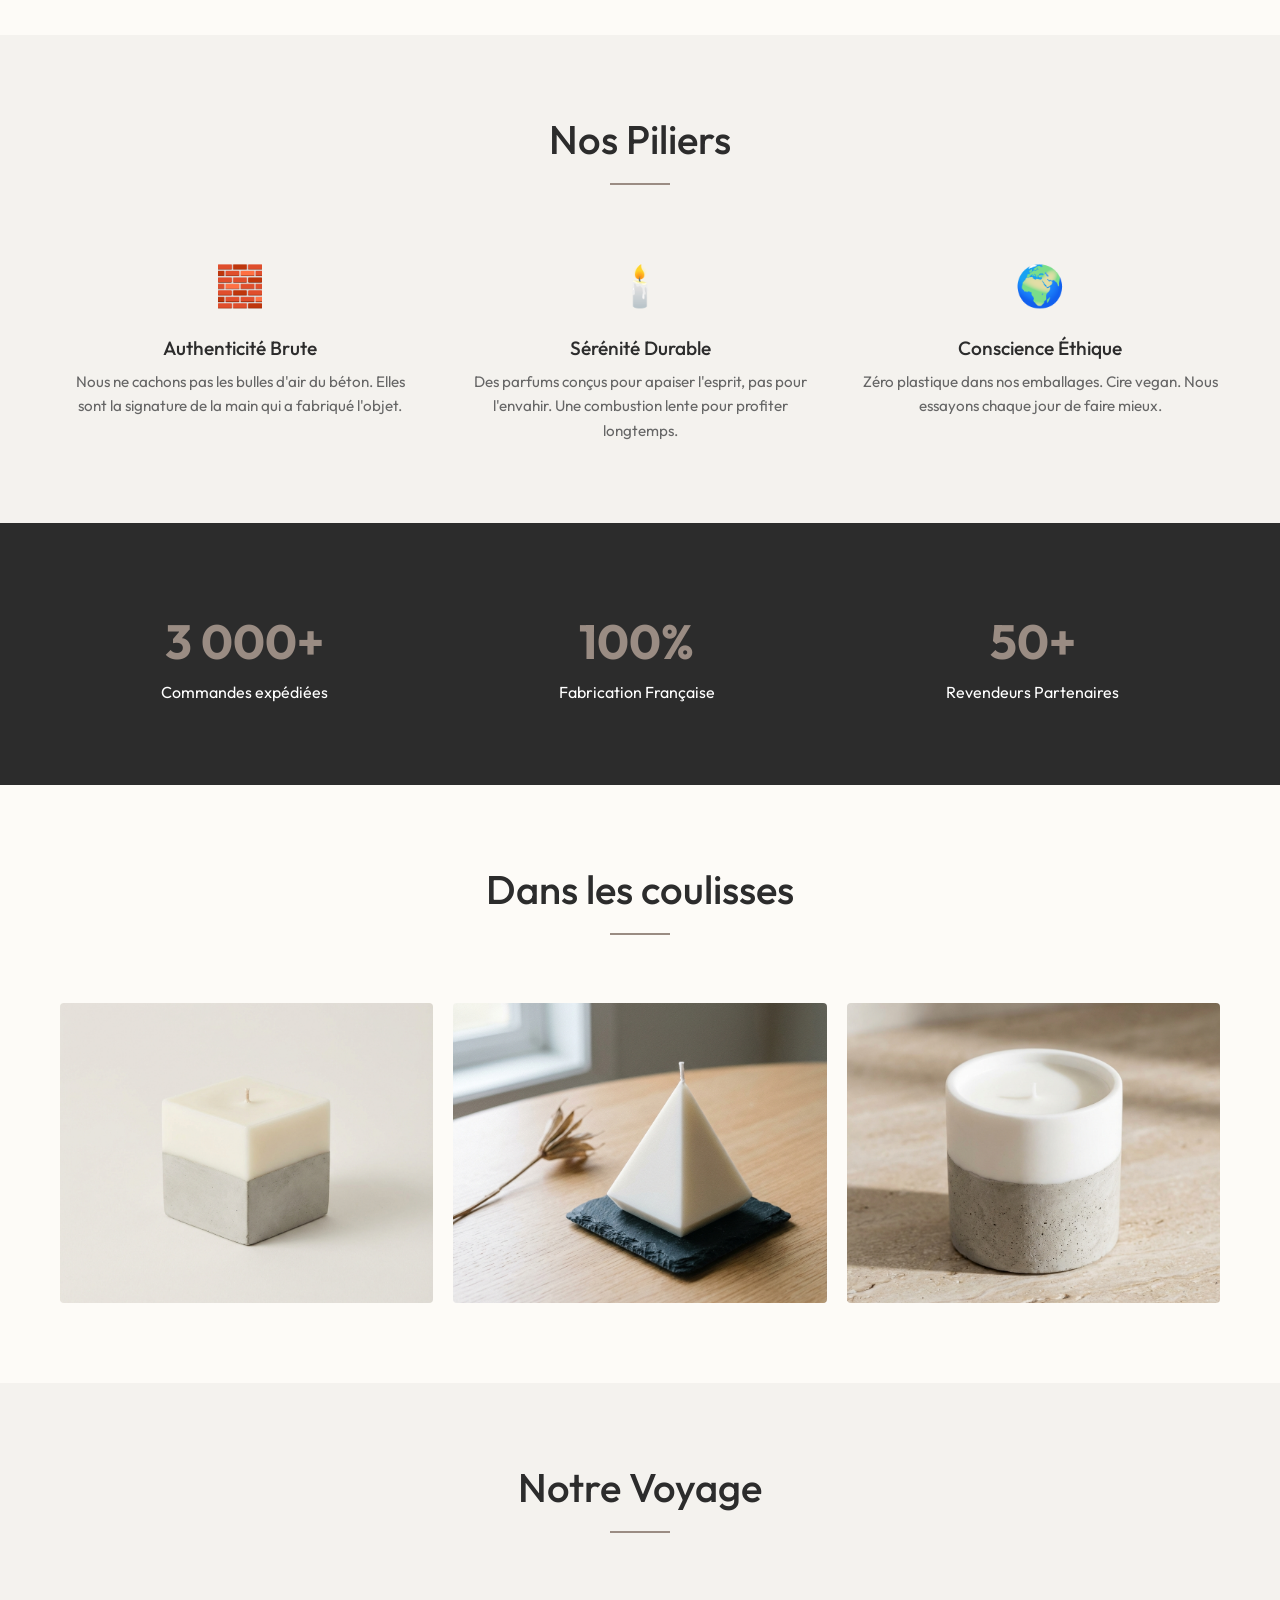
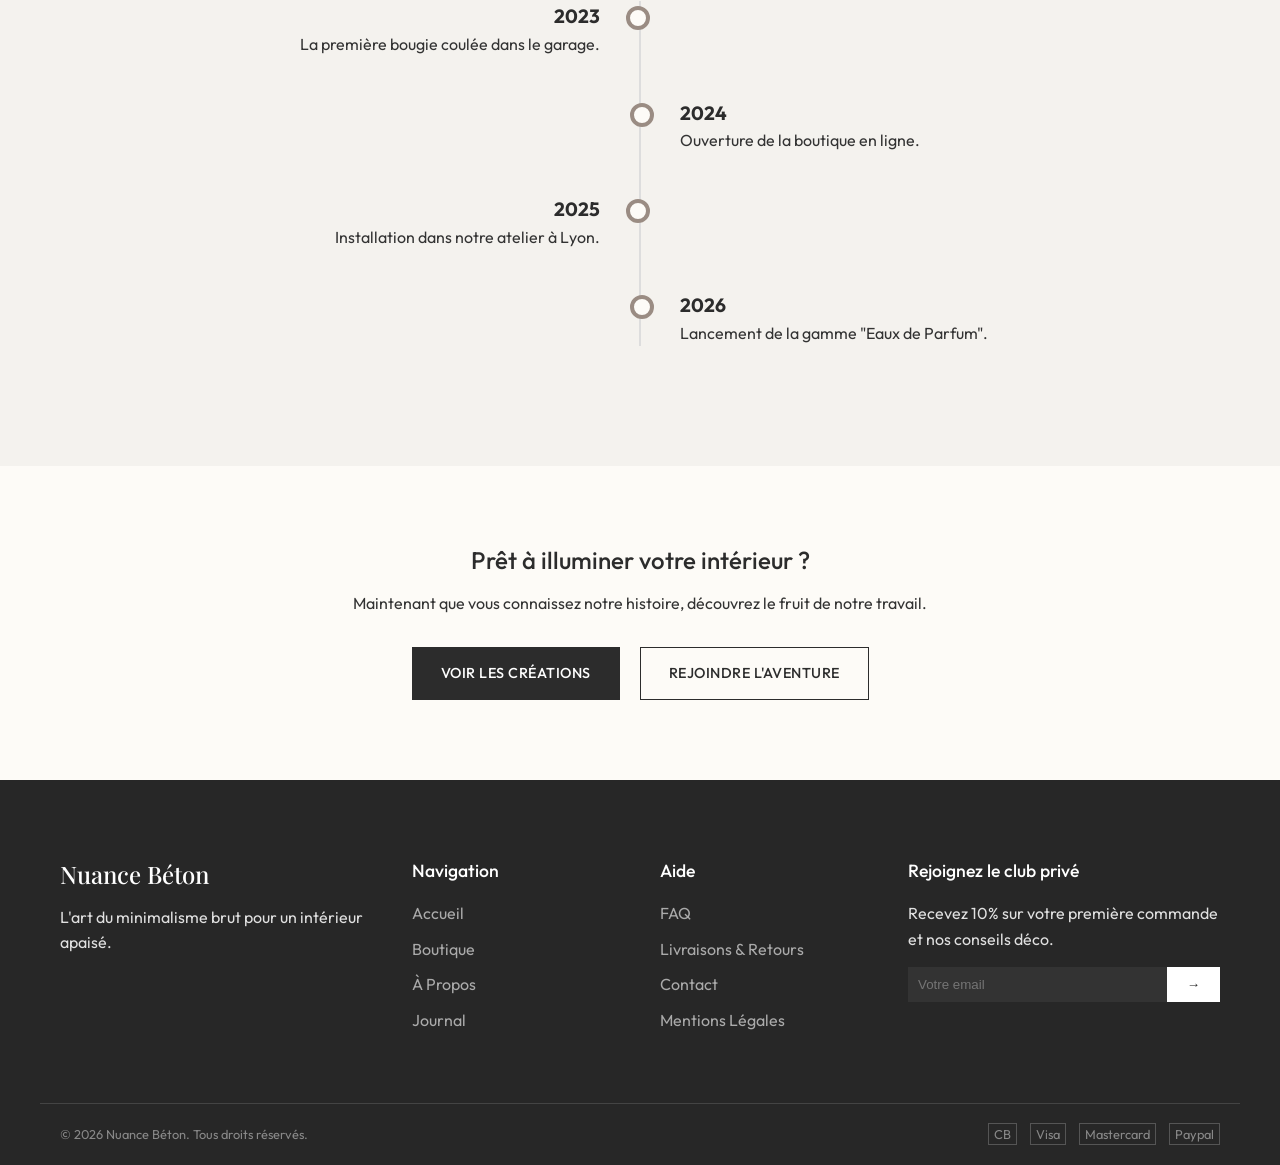
==== commit dea97f8c: "fin bug" ====
--- a/about.html
+++ b/about.html
@@ -64,8 +64,7 @@
                 calme dans un monde agité.</p>
         </div>
         <div class="about-hero-img-container">
-            <img src="https://images.unsplash.com/photo-1596707328634-1c6ca58f553a?q=80&w=1974&auto=format&fit=crop"
-                alt="Atelier Nuance Béton">
+            <img src="images/atelier.png" alt="Atelier Nuance Béton">
         </div>
     </header>
 
@@ -82,8 +81,7 @@
                     et le fragile.</p>
             </div>
             <div class="story-image">
-                <img src="https://images.unsplash.com/photo-1620980481236-2399678a3c89?q=80&w=1974&auto=format&fit=crop"
-                    alt="Premiers prototypes">
+                <img src="images/tray.png" alt="Premiers prototypes">
             </div>
         </div>
     </section>
@@ -114,18 +112,7 @@
         </div>
     </section>
 
-    <!-- Founder -->
-    <section class="founder-section section-padding">
-        <div class="container founder-content text-center">
-            <img src="https://images.unsplash.com/photo-1459755486867-b55449bb92ea?q=80&w=2069&auto=format&fit=crop"
-                alt="Julien Founder" class="founder-img">
-            <blockquote>"Je veux que chaque paquet ouvert soit une expérience. Que le poids du béton dans votre main
-                vous rappelle l'importance des choses tangibles."</blockquote>
-            <p class="signature">Julien, Créateur de Nuance Béton</p>
-            <p class="fun-fact">📌 Fun fact : Julien boit (beaucoup) trop de café et écoute du jazz en coulants vos
-                bougies.</p>
-        </div>
-    </section>
+
 
     <!-- Authority & Data -->
     <section class="authority-section section-padding bg-dark text-white">
@@ -152,12 +139,9 @@
         <div class="container">
             <h2 class="section-title">Dans les coulisses</h2>
             <div class="grid-bts">
-                <img src="https://images.unsplash.com/photo-1621274403997-37aace184f49?q=80&w=2079&auto=format&fit=crop"
-                    alt="Mélange du béton">
-                <img src="https://images.unsplash.com/photo-1602874801007-bd458bb1b8b6?q=80&w=2070&auto=format&fit=crop"
-                    alt="Séchage">
-                <img src="https://images.unsplash.com/photo-1545622966-26b9e894dee5?q=80&w=1974&auto=format&fit=crop"
-                    alt="Packaging">
+                <img src="images/cube.png" alt="Mélange du béton">
+                <img src="images/pyramid.png" alt="Séchage">
+                <img src="images/cylindre.png" alt="Packaging">
             </div>
         </div>
     </section>
--- a/css/style.css
+++ b/css/style.css
@@ -348,11 +348,49 @@
 
 .category-card {
     position: relative;
+    height: 400px;
+    border-radius: 10px;
     overflow: hidden;
-    height: 400px;
+    cursor: pointer;
+    transition: transform 0.3s ease;
     display: block;
     /* group hover context */
-    position: relative;
+}
+
+.category-card:hover {
+    transform: translateY(-5px);
+}
+
+.category-description-box {
+    margin-top: 40px;
+    text-align: center;
+    max-width: 800px;
+    margin-left: auto;
+    margin-right: auto;
+    padding: 30px;
+    background-color: var(--white);
+    border-radius: 8px;
+    box-shadow: 0 5px 20px rgba(0, 0, 0, 0.05);
+    animation: fadeIn 0.5s ease;
+}
+
+.category-description-box p {
+    font-size: 1.1rem;
+    color: var(--text-color);
+    line-height: 1.6;
+    font-style: italic;
+}
+
+@keyframes fadeIn {
+    from {
+        opacity: 0;
+        transform: translateY(10px);
+    }
+
+    to {
+        opacity: 1;
+        transform: translateY(0);
+    }
 }
 
 .category-card img {
@@ -385,8 +423,16 @@
 /* Best Sellers */
 .grid-products {
     display: grid;
-    grid-template-columns: repeat(auto-fill, minmax(250px, 1fr));
-    gap: 40px;
+    grid-template-columns: repeat(4, 1fr);
+    /* Force 4 per row */
+    gap: 30px;
+}
+
+@media (max-width: 768px) {
+    .grid-products {
+        grid-template-columns: 1fr;
+        /* 1 per row on mobile */
+    }
 }
 
 .product-card {
@@ -484,36 +530,88 @@
 
 /* Social Proof */
 .grid-testimonials {
-    display: grid;
-    grid-template-columns: repeat(auto-fit, minmax(300px, 1fr));
-    gap: 40px;
-    align-items: start;
+    display: flex;
+    gap: 30px;
+    overflow: hidden;
+    position: relative;
+    width: 100%;
+}
+
+.grid-testimonials::before,
+.grid-testimonials::after {
+    content: '';
+    position: absolute;
+    top: 0;
+    bottom: 0;
+    width: 100px;
+    z-index: 2;
+    pointer-events: none;
+}
+
+.grid-testimonials::before {
+    left: 0;
+    background: linear-gradient(to right, #F5F5F0, transparent);
+}
+
+.grid-testimonials::after {
+    right: 0;
+    background: linear-gradient(to left, #F5F5F0, transparent);
+}
+
+.testimonials-track {
+    display: flex;
+    gap: 20px;
+    animation: scroll-left 30s linear infinite;
+    will-change: transform;
+}
+
+.testimonials-track:hover {
+    animation-play-state: paused;
+}
+
+@keyframes scroll-left {
+    from {
+        transform: translateX(0);
+    }
+
+    to {
+        transform: translateX(-25%);
+    }
 }
 
 .testimonial-card {
-    background: var(--white);
-    padding: 40px;
-    box-shadow: 0 5px 20px rgba(0, 0, 0, 0.03);
+    background: transparent;
+    box-shadow: none;
+    padding: 20px;
     text-align: center;
+    width: 320px;
+    flex-shrink: 0;
 }
 
 .client-avatar {
-    width: 80px;
-    height: 80px;
+    width: 60px;
+    height: 60px;
     border-radius: 50%;
-    margin: 0 auto 20px;
+    margin: 0 auto 15px;
 }
 
 blockquote {
     font-style: italic;
-    font-size: 1.1rem;
-    margin-bottom: 20px;
+    font-size: 0.95rem;
+    margin-bottom: 12px;
     color: var(--text-color);
+    line-height: 1.4;
+    display: -webkit-box;
+    -webkit-line-clamp: 2;
+    -webkit-box-orient: vertical;
+    overflow: hidden;
+    text-overflow: ellipsis;
 }
 
 cite {
     font-weight: 600;
     color: var(--accent-color);
+    font-size: 0.85rem;
 }
 
 .instagram-feed-placeholder {
@@ -1407,4 +1505,103 @@
     .cta-buttons {
         flex-direction: column;
     }
+}
+
+/* Blog Listing */
+.blog-grid {
+    display: grid !important;
+    grid-template-columns: repeat(3, 1fr) !important;
+    gap: 30px;
+    width: 100%;
+}
+
+@media (max-width: 992px) {
+    .blog-grid {
+        grid-template-columns: repeat(2, 1fr) !important;
+    }
+}
+
+@media (max-width: 600px) {
+    .blog-grid {
+        grid-template-columns: 1fr !important;
+    }
+}
+
+.blog-entry {
+    background: var(--white);
+    border-radius: var(--border-radius);
+    overflow: hidden;
+    box-shadow: 0 5px 15px rgba(0, 0, 0, 0.05);
+    transition: transform 0.3s ease;
+}
+
+.blog-entry:hover {
+    transform: translateY(-5px);
+}
+
+.blog-entry-img {
+    height: 250px;
+    width: 100%;
+    overflow: hidden;
+}
+
+.blog-entry-img img {
+    height: 100%;
+    width: 100%;
+    object-fit: cover;
+    transition: transform 0.5s ease;
+}
+
+.blog-entry:hover .blog-entry-img img {
+    transform: scale(1.05);
+}
+
+.blog-entry-content {
+    padding: 30px;
+}
+
+.blog-entry-date {
+    font-size: 0.8rem;
+    color: var(--text-light);
+    margin-bottom: 10px;
+    display: block;
+    text-transform: uppercase;
+    letter-spacing: 1px;
+}
+
+.blog-entry h3 {
+    font-size: 1.4rem;
+    margin-bottom: 15px;
+    font-family: var(--font-heading);
+}
+
+.blog-entry p {
+    color: var(--text-light);
+    margin-bottom: 20px;
+    display: -webkit-box;
+    -webkit-line-clamp: 3;
+    -webkit-box-orient: vertical;
+    overflow: hidden;
+}
+
+.read-more-link {
+    font-weight: 500;
+    color: var(--primary-color);
+    position: relative;
+    display: inline-block;
+}
+
+.read-more-link::after {
+    content: '';
+    position: absolute;
+    width: 0;
+    height: 1px;
+    bottom: -2px;
+    left: 0;
+    background: var(--primary-color);
+    transition: width 0.3s;
+}
+
+.blog-entry:hover .read-more-link::after {
+    width: 100%;
 }
